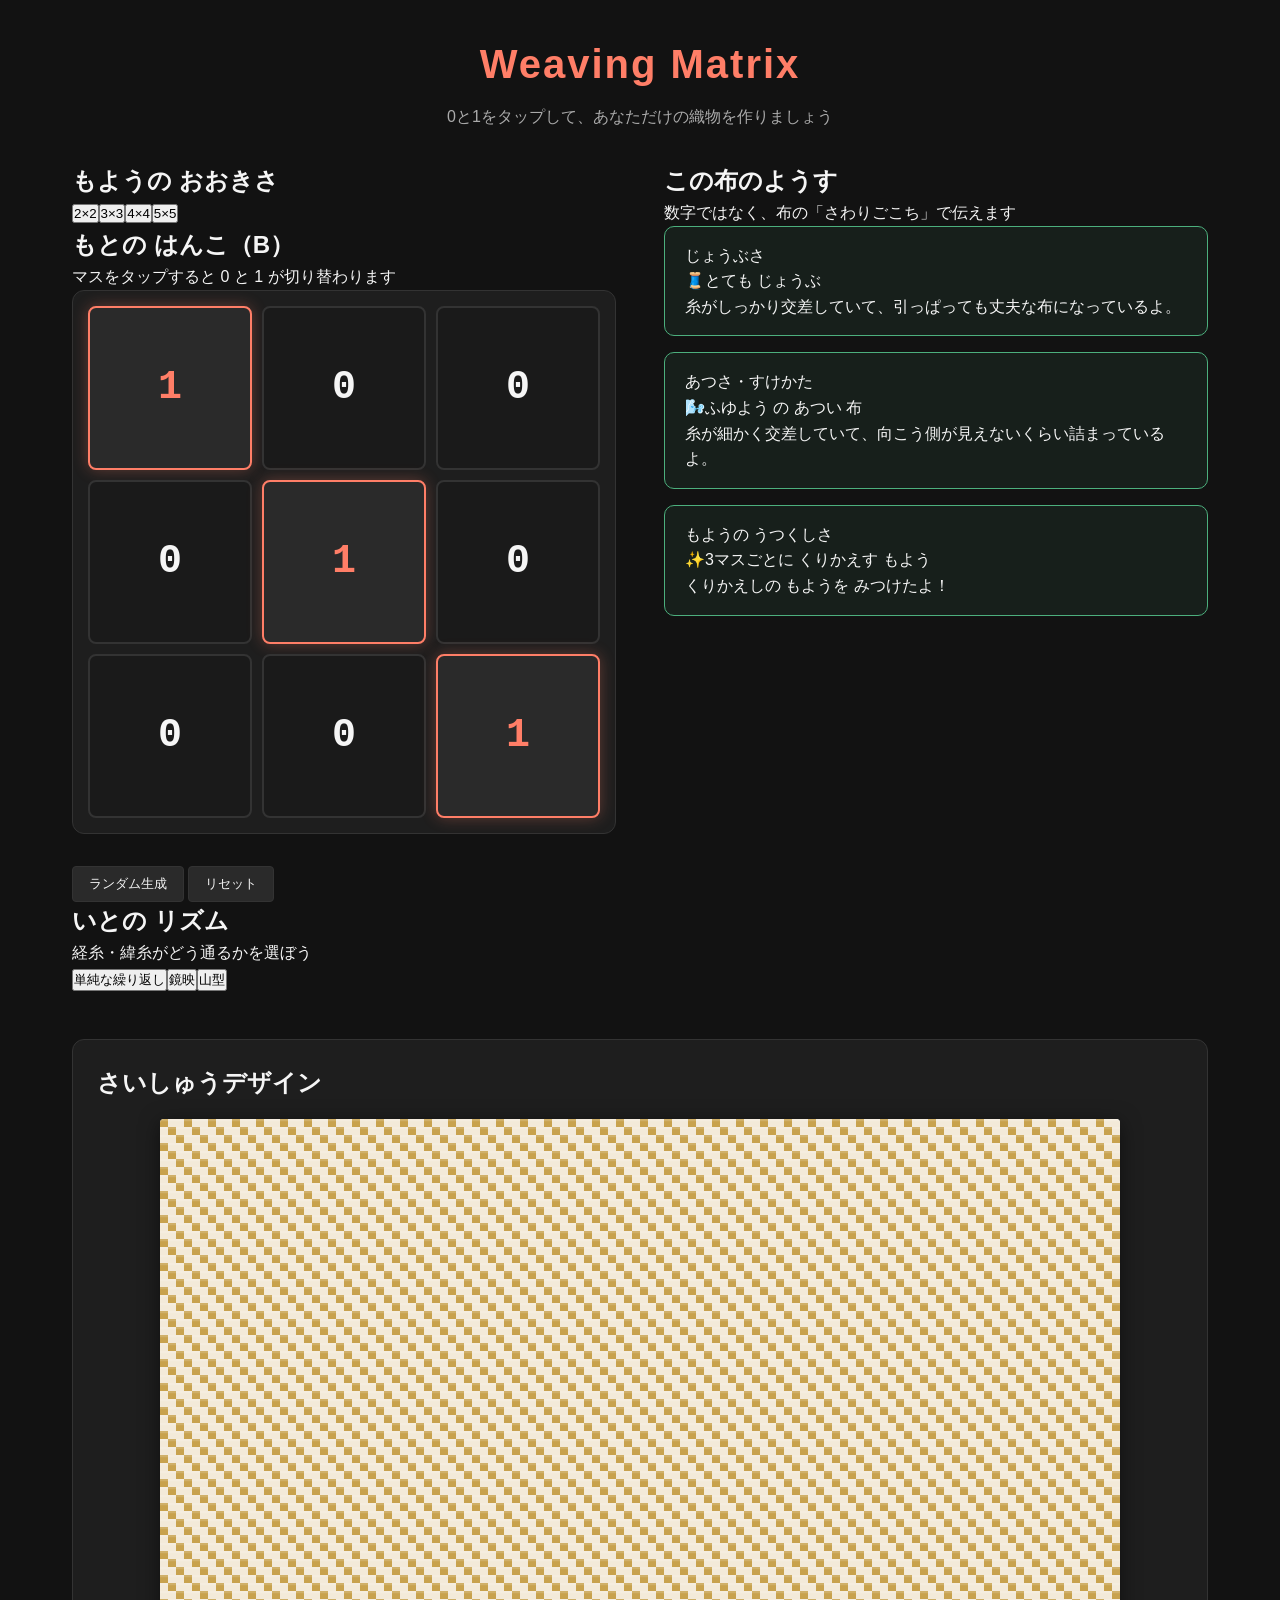
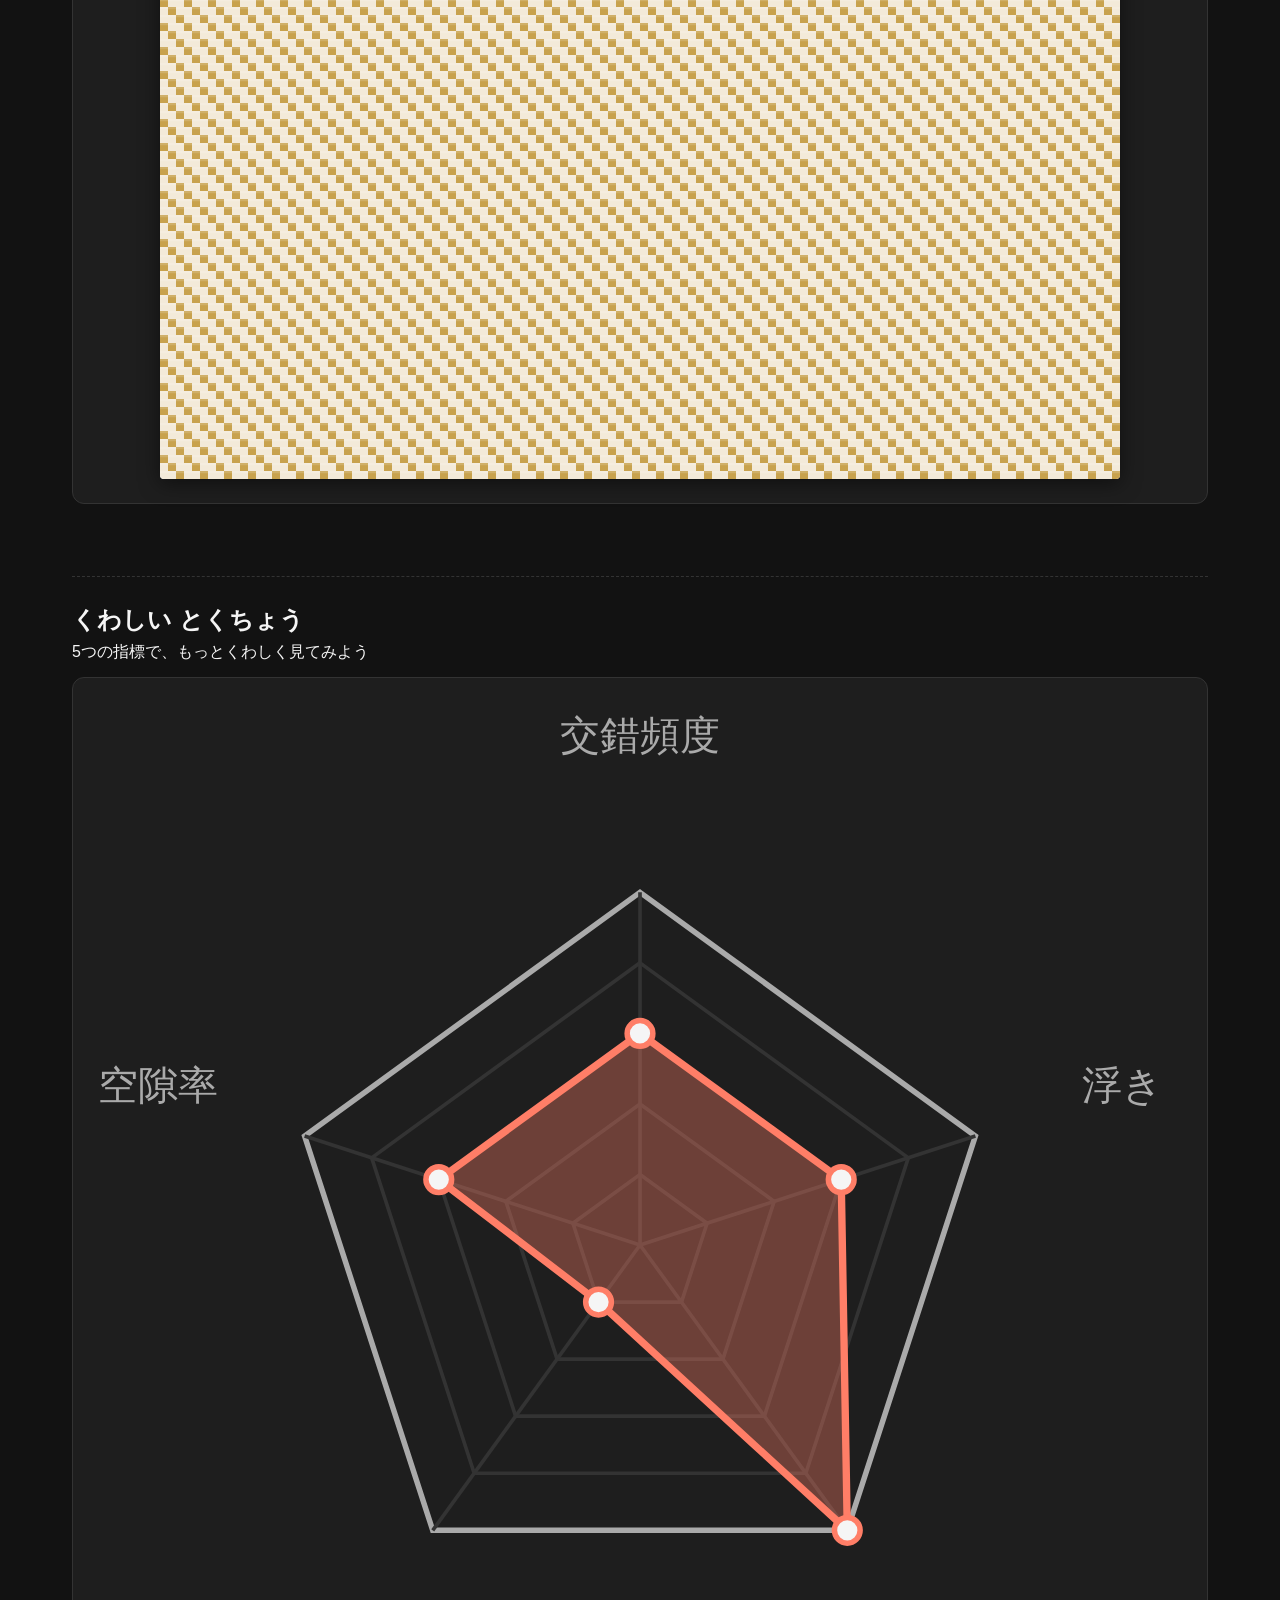
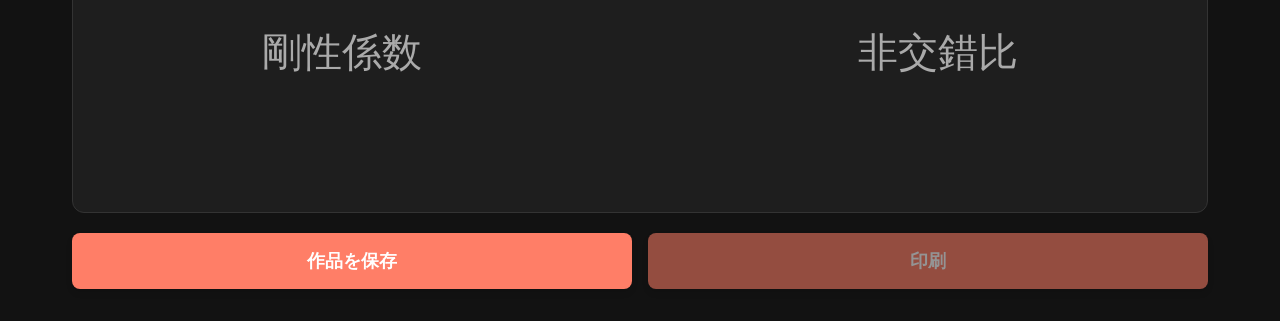
==== index.html @ a7ffdc6e "Initial import of Weaving Matrix exhibition application" ====
<!DOCTYPE html>
<html lang="ja">
<head>
  <meta charset="UTF-8">
  <meta name="viewport" content="width=device-width, initial-scale=1.0">
  <title>Weaving Matrix - 行列織物シミュレーター</title>

  <!-- CSSの読み込み -->
  <link rel="stylesheet" href="css/layout.css">
  <link rel="stylesheet" href="css/components.css">
  <link rel="stylesheet" href="css/animations.css">
  <link rel="stylesheet" href="css/style.css">
</head>
<body>
  <div class="app-container">

    <!-- ヘッダー部分 -->
    <header class="app-header">
      <h1>Weaving Matrix</h1>
      <p>0と1をタップして、あなただけの織物を作りましょう</p>
    </header>

    <!-- メインコンテンツ -->
    <main class="main-content">

      <!-- 左側：入力パネル -->
      <section class="left-panel">

        <h2>もようの おおきさ</h2>
        <!-- サイズ選択ボタン（2x2, 3x3, 4x4, 5x5）: MatrixInputUI.js が動的生成 -->
        <div id="size-tabs" class="size-tabs"></div>

        <h2>もとの はんこ（B）</h2>
        <p class="hint-text">マスをタップすると 0 と 1 が切り替わります</p>
        <!-- Bのマス目: MatrixInputUI.js が動的生成 -->
        <div id="matrix-grid" class="matrix-grid"></div>

        <!-- ランダム生成・リセットボタン -->
        <div class="button-row">
          <button id="btn-random" class="btn-secondary">ランダム生成</button>
          <button id="btn-reset" class="btn-secondary">リセット</button>
        </div>

        <h2>いとの リズム</h2>
        <p class="hint-text">経糸・緯糸がどう通るかを選ぼう</p>
        <!-- パターン選択（ストレート/鏡映/山型）: MatrixInputUI.js が動的生成 -->
        <div id="pattern-tabs" class="pattern-tabs"></div>

      </section>

      <!-- 右側：織物評価 -->
      <section class="right-panel">
        <div class="evaluation-section">
          <h2>この布のようす</h2>
          <p class="hint-text">数字ではなく、布の「さわりごこち」で伝えます</p>

          <!-- じょうぶさ -->
          <div id="strengthCard" class="fabric-card">
            <div class="label">じょうぶさ</div>
            <div class="state"><span class="icon">🧵</span><span id="strengthText">かんせいを まってね</span></div>
            <div class="sub" id="strengthSub"></div>
          </div>

          <!-- あつさ・すけかた -->
          <div id="densityCard" class="fabric-card">
            <div class="label">あつさ・すけかた</div>
            <div class="state"><span class="icon">🌬️</span><span id="densityText">かんせいを まってね</span></div>
            <div class="sub" id="densitySub"></div>
          </div>

          <!-- もようの うつくしさ -->
          <div id="beautyCard" class="fabric-card">
            <div class="label">もようの うつくしさ</div>
            <div class="state"><span class="icon">✨</span><span id="beautyText">かんせいを まってね</span></div>
            <div class="sub sparkle" id="beautySparkle">くりかえしの もようを みつけたよ！</div>
          </div>

        </div>
      </section>

      <section class="visualization-section" aria-labelledby="design-heading">
        <h2 id="design-heading">さいしゅうデザイン</h2>
        <div class="canvas-wrapper">
          <canvas id="weaveCanvas"></canvas>
        </div>
      </section>

      <section class="radar-chart-section" aria-labelledby="radar-heading">
        <h2 id="radar-heading">くわしい とくちょう</h2>
        <p class="hint-text">5つの指標で、もっとくわしく見てみよう</p>
        <div id="radar-chart" class="radar-chart-container"></div>
        <div class="action-buttons">
          <button id="btn-save" class="primary-btn">作品を保存</button>
          <button id="btn-print" class="primary-btn secondary-action" disabled>印刷</button>
        </div>
      </section>

    </main>
  </div>

  <!-- 通知用ポップアップ（非表示） -->
  <div id="notification" class="notification hidden">
    <span id="notificationMessage">処理中...</span>
  </div>

  <!-- 印刷用の一時レイアウト領域（画面には表示されない。PrintManager.jsが動的に生成） -->
  <div id="printArea" class="hidden-print"></div>

  <!-- JavaScriptの読み込み -->
  <!-- 外部ライブラリ（QRコード生成用・印刷カードで使用） -->
  <script src="js/utils/qrcode.min.js"></script>
  <!-- メインスクリプト（モジュールとして読み込み） -->
  <script type="module" src="js/app.js"></script>
</body>
</html>
---- css/layout.css ----
/*
 * layout.css
 * アプリケーション全体のレイアウト、CSS変数（テーマカラー）、ベーススタイルを定義
 */

/* =========================================================
   CSS変数 (テーマ設定)
========================================================= */
:root {
  /* 背景色 */
  --bg-base: #121212;
  --bg-panel: #1e1e1e;
  --bg-panel-hover: #2a2a2a;
  
  /* テキストカラー */
  --text-main: #f5f5f5;
  --text-sub: #aaaaaa;
  
  /* アクセントカラー (サイエンスミュージアム風のオレンジ/コーラル系) */
  --accent-primary: #ff7e67;
  --accent-secondary: #00b4d8;
  
  /* 枠線など */
  --border-color: #333333;
}

/* =========================================================
   ベーススタイル (Reset & Base)
========================================================= */
* {
  box-sizing: border-box;
  margin: 0;
  padding: 0;
}

html {
  min-width: 0;
  min-height: 100%;
  overflow-x: hidden;
}

body {
  font-family: 'Helvetica Neue', Arial, 'Hiragino Kaku Gothic ProN', 'Hiragino Sans', Meiryo, sans-serif;
  background-color: var(--bg-base);
  color: var(--text-main);
  line-height: 1.6;
  min-height: 100vh;
  min-width: 0;
  overflow-x: hidden;
  overflow-y: auto;
}

/* =========================================================
   メインレイアウト (App Layout)
========================================================= */
.app-container {
  width: min(1200px, 100%);
  margin: 0 auto;
  padding: 2rem;
  display: flex;
  flex-direction: column;
  min-height: 100vh;
}

.app-header {
  text-align: center;
  margin-bottom: 2rem;
}

.app-header h1 {
  font-size: 2.5rem;
  color: var(--accent-primary);
  margin-bottom: 0.5rem;
  letter-spacing: 2px;
}

.app-header p {
  color: var(--text-sub);
  font-size: 1rem;
}

/* 2カラムレイアウト (PC表示) */
.main-content {
  display: grid;
  grid-template-columns: repeat(2, minmax(0, 1fr));
  gap: 3rem;
  flex: 1;
  align-items: start;
}

/* 左側パネル (入力) / 右側パネル (結果) */
.left-panel, .right-panel {
  display: flex;
  flex-direction: column;
  min-width: 0;
}

/* =========================================================
   キャンバスエリア (Canvas Area)
========================================================= */
.visualization-section {
  grid-column: 1 / -1;
  background: var(--bg-panel);
  padding: 1.5rem;
  border-radius: 12px;
  border: 1px solid var(--border-color);
  margin: 0;
  display: flex;
  flex-direction: column;
  justify-content: center;
  align-items: center;
}

.canvas-wrapper {
  width: 100%;
  max-width: 960px;
  margin-inline: auto;
  /* 正方形を維持 */
  aspect-ratio: 1 / 1;
  background-color: #ffffff;
  border-radius: 4px;
  overflow: auto;
  box-shadow: 0 4px 20px rgba(0, 0, 0, 0.5);
  position: relative;
}

#weaveCanvas {
  width: 100%;
  height: 100%;
  display: block;
}

/* =========================================================
   印刷用非表示領域
========================================================= */
.hidden-print {
  display: none !important;
}

/* =========================================================
   レスポンシブデザイン (スマホ・タブレット対応)
========================================================= */
@media (max-width: 850px) {
  .app-container {
    padding: 1rem;
  }

  .main-content {
    grid-template-columns: 1fr; /* 1カラム（縦並び）に変更 */
    gap: 2rem;
  }

  .app-header h1 {
    font-size: 2rem;
  }

  .action-buttons {
    grid-template-columns: 1fr;
    gap: 0;
  }
}

.visualization-section h2 {
  align-self: flex-start;
  margin-bottom: 1rem;
}

.radar-chart-section {
  grid-column: 1 / -1;
}

.action-buttons {
  display: grid;
  grid-template-columns: repeat(2, minmax(0, 1fr));
  gap: 1rem;
}

.action-buttons .primary-btn {
  margin-top: 1.25rem;
}

.secondary-action {
  background-color: var(--accent-secondary);
}

.secondary-action:hover:not(:disabled) {
  background-color: #0098b8;
}

.primary-btn:disabled {
  cursor: not-allowed;
  opacity: 0.55;
}
---- css/components.css ----
/*
 * components.css
 * ボタン、入力マス、パネルなど、独立したUI部品のスタイルを定義
 */

/* =========================================================
   ボタン (Buttons)
========================================================= */
.primary-btn {
  display: block;
  width: 100%;
  padding: 1rem;
  background-color: var(--accent-primary, #ff7e67);
  color: #fff;
  border: none;
  border-radius: 8px;
  font-size: 1.1rem;
  font-weight: bold;
  cursor: pointer;
  transition: background-color 0.3s ease, transform 0.1s ease;
  box-shadow: 0 4px 6px rgba(0, 0, 0, 0.1);
  margin-top: 1.5rem;
}

.primary-btn:hover {
  background-color: #ff664b;
}

.primary-btn:active {
  transform: translateY(2px);
  box-shadow: 0 2px 4px rgba(0, 0, 0, 0.1);
}

.btn-secondary {
  padding: 0.5rem 1rem;
  background-color: var(--bg-panel-hover, #333);
  color: var(--text-main, #fff);
  border: 1px solid var(--border-color, #444);
  border-radius: 4px;
  cursor: pointer;
  transition: all 0.2s;
}

.btn-secondary:hover {
  background-color: #444;
  border-color: #666;
}

/* =========================================================
   マトリックス入力マス (Matrix Grid)
   ※ MatrixInputUI.js が <button class="matrix-cell"> を動的生成
   　 タップで 0 ⇔ 1 を切り替えるトグルボタンとして使用
========================================================= */
.matrix-grid {
  display: grid;
  grid-template-columns: repeat(3, 1fr);
  gap: 10px;
  margin-bottom: 2rem;
  background: var(--bg-panel, #222);
  padding: 15px;
  border-radius: 12px;
  border: 1px solid var(--border-color, #333);
}

.matrix-cell {
  /* <button> のブラウザデフォルトスタイルをリセット */
  appearance: none;
  outline: none;
  font-family: 'Courier New', monospace;

  background-color: #1a1a1a;
  border: 2px solid #333;
  border-radius: 8px;
  aspect-ratio: 1 / 1;
  width: 100%;
  display: flex;
  justify-content: center;
  align-items: center;
  font-size: 2.5rem;
  font-weight: bold;
  color: var(--text-main, #fff);
  cursor: pointer;
  transition: all 0.2s ease;
  user-select: none; /* タップ連打時のテキスト選択を防止 */
}

.matrix-cell:hover {
  border-color: #555;
  background-color: #2a2a2a;
}

.matrix-cell:active {
  transform: scale(0.95);
}

/* 値が1のマス（選択中扱い） */
.matrix-cell.active {
  border-color: var(--accent-primary, #ff7e67);
  box-shadow: 0 0 15px rgba(255, 126, 103, 0.3);
  background-color: #2a2a2a;
  color: var(--accent-primary, #ff7e67);
}

/* =========================================================
   評価カード (Fabric Cards)
   ※ EngineeringEvaluator.js が生成する評価結果を、app.js の
   　 applyCardInfo() / applyBeautyCard() が反映する先。
   　 #strengthCard / #densityCard(#thicknessカード) / #beautyCard
   　 のclassNameとして 'fabric-card' [+ ' good' | ' warn'] が
   　 動的に設定される（stateが'neutral'のときは無印のまま）。
   　 PrintManager.js の印刷レイアウトでも同じクラスを再利用している
   　 （@media print側で色を上書きするため、style.css も参照）。
========================================================= */
.fabric-card {
  background: var(--bg-panel, #222);
  border: 1px solid var(--border-color, #333);
  border-radius: 10px;
  padding: 1rem 1.25rem;
  margin-bottom: 1rem;
  transition: border-color 0.3s ease, background-color 0.3s ease;
}

.fabric-card:last-child {
  margin-bottom: 0;
}

/* 良好な状態（じょうぶ・くりかえし模様あり、など） */
.fabric-card.good {
  border-color: #4caf7d;
  background-color: rgba(76, 175, 125, 0.08);
}

/* 注意を促したい状態（浮きがある・透けやすい、など） */
.fabric-card.warn {
  border-color: var(--accent-primary, #ff7e67);
  background-color: rgba(255, 126, 103, 0.08);
}

/* うつくしさカードの「くりかえしを検出した」ときのキラキラ演出
   ※ 実際の対象要素(id="beautySparkle")がindex.html側でどのタグ・
     初期classを持つか未確認のため、id直下への状態クラス付与という
     最小限の前提のみで書いている。見た目が想定と違う場合はindex.html
     を共有してほしい。 */
#beautySparkle {
  display: inline-block;
  opacity: 0;
  transform: scale(0.6);
  transition: opacity 0.3s ease, transform 0.3s ease;
}

#beautySparkle.show {
  opacity: 1;
  transform: scale(1);
}

/* =========================================================
   レーダーチャート (Radar Chart)
   ※ RadarChartUI.js が <svg class="radar-chart-svg"> を動的生成し、
   　 #radar-chart コンテナに差し込む。RadarEvaluator.js が算出する
   　 5指標（交錯頻度・浮き・非交錯比・剛性係数・空隙率）の1〜5スコアを
   　 レーダー状に可視化する（じょうぶさ等の文言カードとは別枠の、
   　 より詳しい数値情報として提供する）。
========================================================= */
.radar-chart-section {
  margin-top: 1.5rem;
  padding-top: 1.5rem;
  border-top: 1px dashed var(--border-color, #333);
}

.radar-chart-container {
  background: var(--bg-panel, #222);
  border: 1px solid var(--border-color, #333);
  border-radius: 12px;
  padding: 1rem;
  margin-top: 0.75rem;
}

.radar-chart-svg {
  width: 100%;
  height: auto;
  display: block;
}

.radar-grid-ring {
  fill: none;
  stroke: var(--border-color, #333);
  stroke-width: 1;
}

.radar-grid-outer {
  stroke: var(--text-sub, #aaa);
  stroke-width: 1.5;
}

.radar-axis-line {
  stroke: var(--border-color, #333);
  stroke-width: 1;
}

.radar-data-shape {
  fill-opacity: 0.35;
  stroke-width: 2;
  stroke-linejoin: round;
}

.radar-data-dot {
  fill: var(--text-main, #fff);
  stroke: var(--accent-primary, #ff7e67);
  stroke-width: 1.5;
}

.radar-axis-label {
  fill: var(--text-sub, #aaa);
  font-size: 11px;
}

/* =========================================================
   評価パネルの部品 (Evaluation Stats)
   ※ 行列式時代のスコアバー表示。現行UIのfabric-cardとは別物だが、
   　 他画面（admin.html等）で使う可能性を考慮し、当面は残している。
========================================================= */
.score-container {
  margin-bottom: 2rem;
  display: flex;
  flex-direction: column;
  gap: 8px;
}

.score-label {
  font-size: 0.9rem;
  color: var(--text-sub, #aaa);
}

.score-bar-bg {
  width: 100%;
  height: 12px;
  background-color: #333;
  border-radius: 6px;
  overflow: hidden;
  position: relative;
}

.score-bar-fill {
  height: 100%;
  width: 0%; /* JSで制御 */
  background-color: var(--accent-primary, #ff7e67);
  border-radius: 6px;
}

.score-value {
  text-align: right;
  font-size: 1.2rem;
  font-weight: bold;
  color: var(--accent-primary, #ff7e67);
}

.stats-grid {
  display: grid;
  grid-template-columns: repeat(3, 1fr);
  gap: 10px;
  margin-bottom: 1.5rem;
}

.stat-box {
  background: var(--bg-panel, #222);
  padding: 1rem 0.5rem;
  border-radius: 8px;
  text-align: center;
  border: 1px solid var(--border-color, #333);
}

.stat-title {
  display: block;
  font-size: 0.8rem;
  color: var(--text-sub, #aaa);
  margin-bottom: 0.5rem;
}

.stat-value {
  display: block;
  font-size: 1.5rem;
  font-weight: bold;
  color: var(--text-main, #fff);
}

/* =========================================================
   通知ポップアップ (Notification Toast)
========================================================= */
.notification {
  position: fixed;
  bottom: 30px;
  left: 50%;
  transform: translateX(-50%);
  background-color: rgba(0, 0, 0, 0.85);
  color: #fff;
  padding: 12px 24px;
  border-radius: 30px;
  font-size: 1rem;
  box-shadow: 0 4px 15px rgba(0, 0, 0, 0.3);
  z-index: 1000;
  border: 1px solid var(--accent-primary, #ff7e67);
  display: none; /* 初期状態はJS/animationsで制御 */
}

/* =========================================================
   ギャラリーカード (Admin/Gallery)
========================================================= */
.gallery-card {
  background: var(--bg-panel, #222);
  border: 1px solid var(--border-color, #333);
  border-radius: 12px;
  overflow: hidden;
  display: flex;
  flex-direction: column;
}

.gallery-img {
  width: 100%;
  height: 200px;
  object-fit: cover;
  background-color: #fff;
}

.gallery-info {
  padding: 1rem;
}

.gallery-info h3 {
  margin: 0 0 0.5rem 0;
  font-size: 1.1rem;
}

.gallery-info p {
  margin: 0;
  font-size: 0.9rem;
  color: var(--text-sub, #aaa);
  line-height: 1.4;
}
---- css/animations.css ----
/*
 * animations.css
 * アプリケーション全体のアニメーション（キーフレーム）とトランジションを定義
 */

/* =========================================================
   フェードイン / フェードアウト
========================================================= */
@keyframes fadeIn {
  from {
    opacity: 0;
    transform: translateY(10px);
  }
  to {
    opacity: 1;
    transform: translateY(0);
  }
}

.fade-in {
  animation: fadeIn 0.4s ease-out forwards;
}

/* =========================================================
   通知（トースト）のアニメーション
========================================================= */
@keyframes slideUp {
  from {
    opacity: 0;
    transform: translate(-50%, 20px);
  }
  to {
    opacity: 1;
    transform: translate(-50%, 0);
  }
}

@keyframes slideDown {
  from {
    opacity: 1;
    transform: translate(-50%, 0);
  }
  to {
    opacity: 0;
    transform: translate(-50%, 20px);
  }
}

/* 通知ポップアップの表示・非表示クラス */
.notification.visible {
  display: block;
  animation: slideUp 0.3s ease-out forwards;
}

.notification.hidden {
  animation: slideDown 0.3s ease-in forwards;
  /* アニメーション終了後に完全に非表示にするためのハック */
  pointer-events: none;
}

/* =========================================================
   キャンバス（織物）のフェード更新
========================================================= */
@keyframes canvasUpdate {
  0% {
    opacity: 0.8;
    filter: brightness(1.2);
  }
  100% {
    opacity: 1;
    filter: brightness(1);
  }
}

.canvas-updated {
  animation: canvasUpdate 0.5s ease-out;
}

/* =========================================================
   スコアバーの伸びるアニメーション
   ※widthはJSで動的に設定されるため、transitionで滑らかに動かす
========================================================= */
.score-bar-fill {
  transition: width 0.8s cubic-bezier(0.25, 1, 0.5, 1), background-color 0.8s ease;
}

/* =========================================================
   ローディングスピナー
========================================================= */
@keyframes spin {
  0% { transform: rotate(0deg); }
  100% { transform: rotate(360deg); }
}

.loading-spinner {
  display: inline-block;
  width: 40px;
  height: 40px;
  border: 4px solid rgba(255, 255, 255, 0.1);
  border-radius: 50%;
  border-top-color: var(--accent-primary, #ff7e67);
  animation: spin 1s ease-in-out infinite;
}
---- css/style.css ----
@charset "UTF-8";

/*
 * style.css
 * ※以前は3カラムレイアウト時代の設計（.main-grid, .panel, #weave-canvas など）が
 *   混在していましたが、実際のHTML構造（2カラム: .left-panel / .right-panel）と
 *   一致しないため、それらはすべて削除しました。
 * ※印刷用スタイル（@media print）は、行列式・スコア方式時代の
 *   .print-score / .print-stars を廃止し、PrintManager.js（新データ形式対応版）が
 *   生成する .print-eval-* / .print-seed* に合わせて更新しました。
 */

/* =========================================
   ベース調整
   ========================================= */
body {
  /* 展示端末向けの「スクロール禁止」指定は撤去しました
     （3大問題の1つ「スクロールできない」の直接原因だったため） */
  user-select: none; /* テキスト選択禁止（UI操作性向上のため維持） */
}

/* =========================================
   Print Styles (印刷専用レイアウト)
   ※ PrintManager.js が生成する #print-container 以下の
   　 print-card / print-left / print-right などのクラス名と対応
   ========================================= */
@media print {
  /* 画面用のUIをすべて非表示 */
  body > *:not(.print-only) {
    display: none !important;
  }

  /* 印刷用の設定 (A5横サイズ) */
  @page {
    size: A5 landscape;
    margin: 0;
  }

  body {
    background: #fff; /* 印刷時は白背景 */
    color: #000;
  }

  .print-only {
    display: block;
    width: 210mm;
    height: 148mm;
    overflow: hidden;
  }

  .print-card {
    display: grid;
    grid-template-columns: minmax(0, 0.9fr) minmax(0, 1.1fr);
    width: 100%;
    height: 100%;
    padding: 7mm;
    box-sizing: border-box;
    gap: 5mm;
  }

  /* -----------------------------------------
     左側: 完成デザイン画像 + たね(B行列)ミニビジュアル
     ※ 画像1枚だけを前提にした縦横100%指定から、
       「画像(可変) + B行列(固定高さの footer)」の縦積みに変更
  ----------------------------------------- */
  .print-left {
    flex: 1;
    display: flex;
    flex-direction: column;
    align-items: center;
    border-radius: 4mm;
    overflow: hidden;
    background: #f0f0f0;
  }

  .print-image {
    flex: 1;
    min-height: 0;
    width: 100%;
    object-fit: cover;
  }

  .print-seed {
    flex-shrink: 0;
    width: 100%;
    padding: 2mm 0;
    text-align: center;
    background: #f0f0f0;
    box-sizing: border-box;
  }

  .print-seed-label {
    font-size: 6pt;
    color: #666;
    margin-bottom: 1mm;
  }

  .print-seed-grid {
    justify-content: center;
    margin: 0 auto;
  }

  /* -----------------------------------------
     右側: タイトル・メタ情報・評価カード・QR
  ----------------------------------------- */
  .print-right {
    display: grid;
    grid-template-rows: auto auto 1fr auto;
    gap: 2mm;
    min-width: 0;
  }

  .print-title {
    font-size: 14pt;
    font-weight: bold;
    border-bottom: 1px solid #000;
    padding-bottom: 2mm;
    margin-bottom: 2mm;
  }

  .print-meta p {
    font-size: 9pt;
    margin-bottom: 1mm;
    line-height: 1.3;
  }

  /* 評価3カード（じょうぶさ・あつさ/すけかた・うつくしさ）
     ※ メイン画面の .fabric-card を印刷でも再利用しているため、
       ここで白背景の印刷レイアウト向けに上書きしている */
  .print-eval {
    display: flex;
    flex-direction: column;
    gap: 1.5mm;
  }

  .print-eval-card.fabric-card {
    background: #f8f8f8;
    border: 1px solid #ddd;
    border-radius: 2mm;
    padding: 1.5mm 2mm;
    margin-bottom: 0; /* 画面用の margin-bottom を印刷では無効化し、gapで間隔を取る */
  }

  .print-eval-card.fabric-card.good {
    border-color: #4caf7d;
    background: #eef8f2;
  }

  .print-eval-card.fabric-card.warn {
    border-color: #ff7e67;
    background: #fff1ee;
  }

  .print-eval-label {
    font-size: 6pt;
    color: #888;
    margin-bottom: 0.5mm;
  }

  .print-eval-text {
    font-size: 8.5pt;
    font-weight: bold;
    color: #000;
  }

  .print-eval-sub {
    font-size: 6.5pt;
    color: #555;
    margin-top: 0.5mm;
    line-height: 1.3;
  }

  .print-eval-sparkle {
    margin-left: 1mm;
  }

  .print-qr {
    display: grid;
    grid-template-columns: 25mm 1fr;
    column-gap: 2mm;
    align-items: center;
    justify-self: end;
  }

  #qr-code-box {
    width: 25mm;
    height: 25mm;
  }

  #qr-code-box img {
    width: 100%;
    height: 100%;
  }

  .qr-hint {
    font-size: 7pt;
    color: #666;
  }

  .print-id {
    font-size: 7pt;
    color: #999;
  }

  .print-summary {
    display: grid;
    grid-template-columns: minmax(0, 1fr) 58mm;
    gap: 3mm;
    min-height: 0;
    align-items: center;
  }

  .print-radar {
    border: 1px solid #ddd;
    border-radius: 2mm;
    padding: 1mm;
  }

  .print-radar-title {
    font-size: 7pt;
    font-weight: bold;
    text-align: center;
  }

  .print-radar .radar-chart-svg {
    width: 100%;
    height: auto;
  }

  .print-radar .radar-axis-label {
    fill: #333;
    font-size: 8px;
  }

  .print-radar .radar-grid-ring,
  .print-radar .radar-axis-line {
    stroke: #999;
  }
}
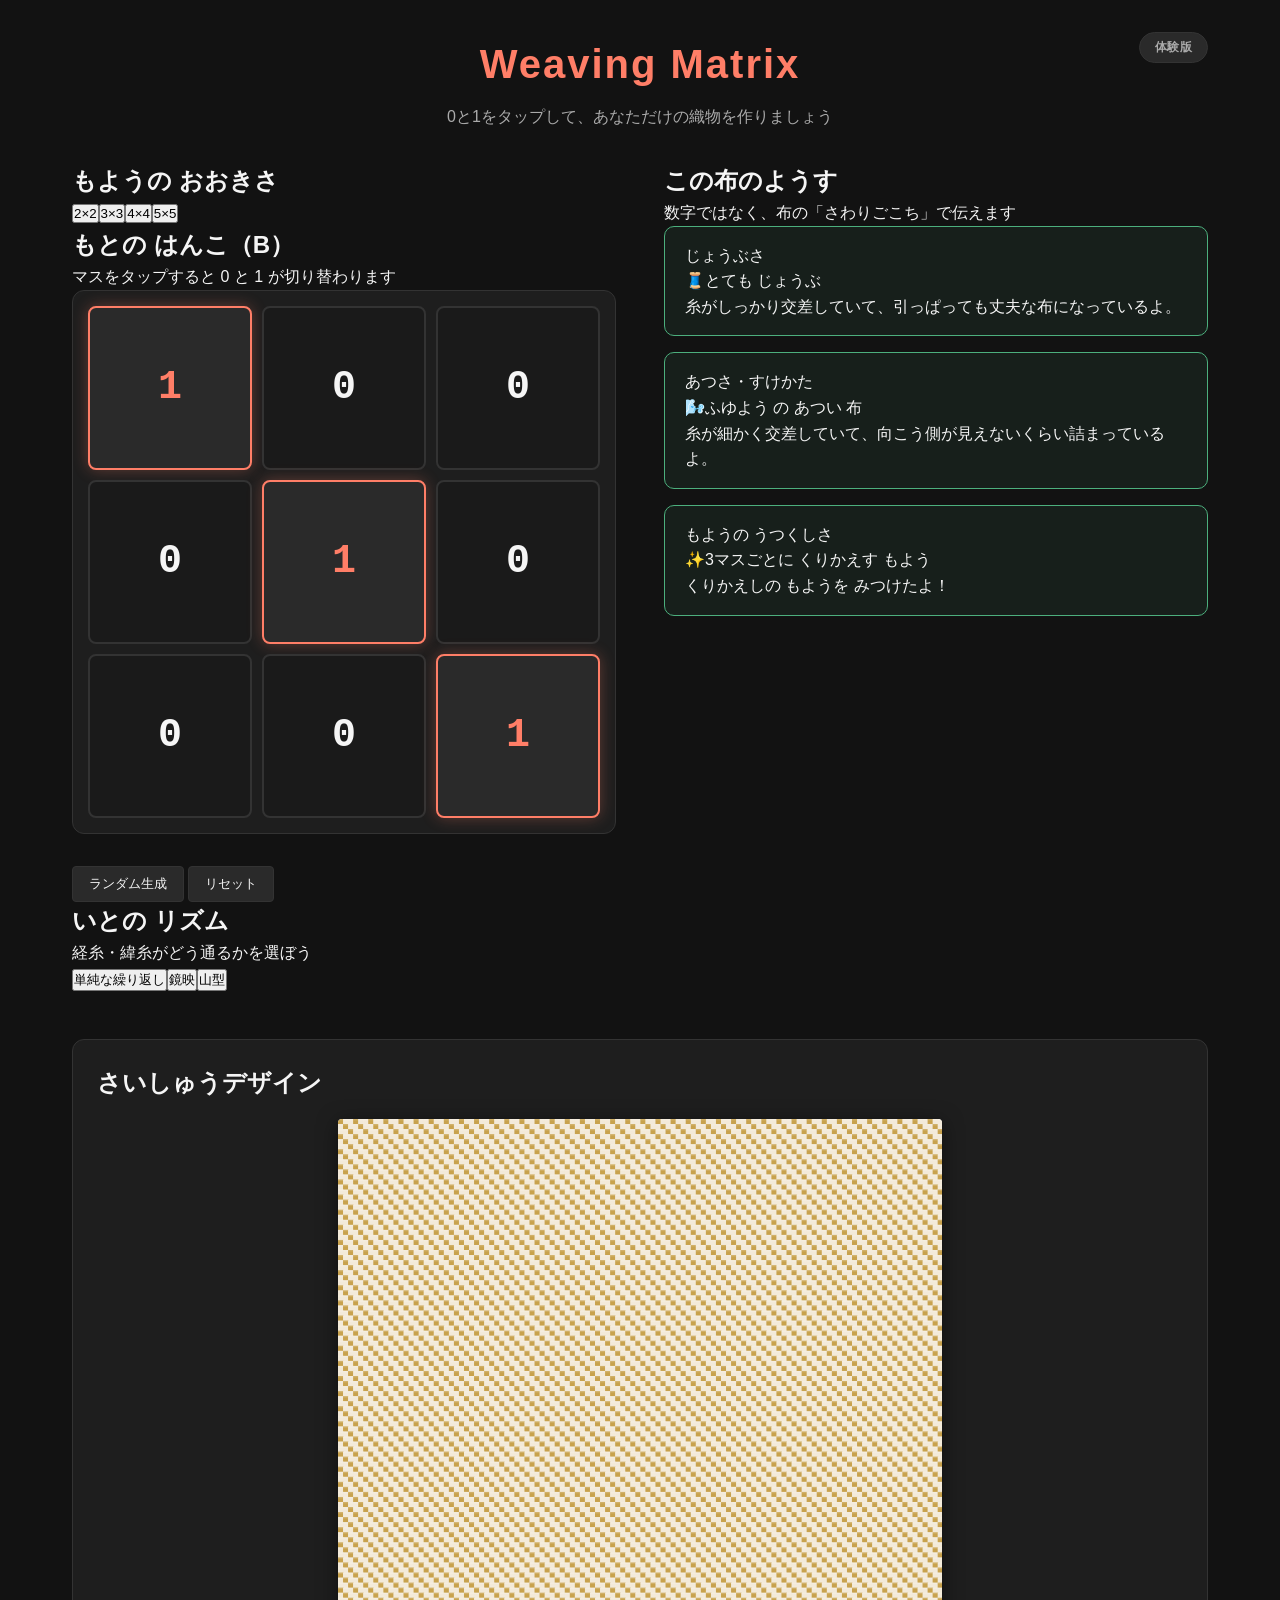
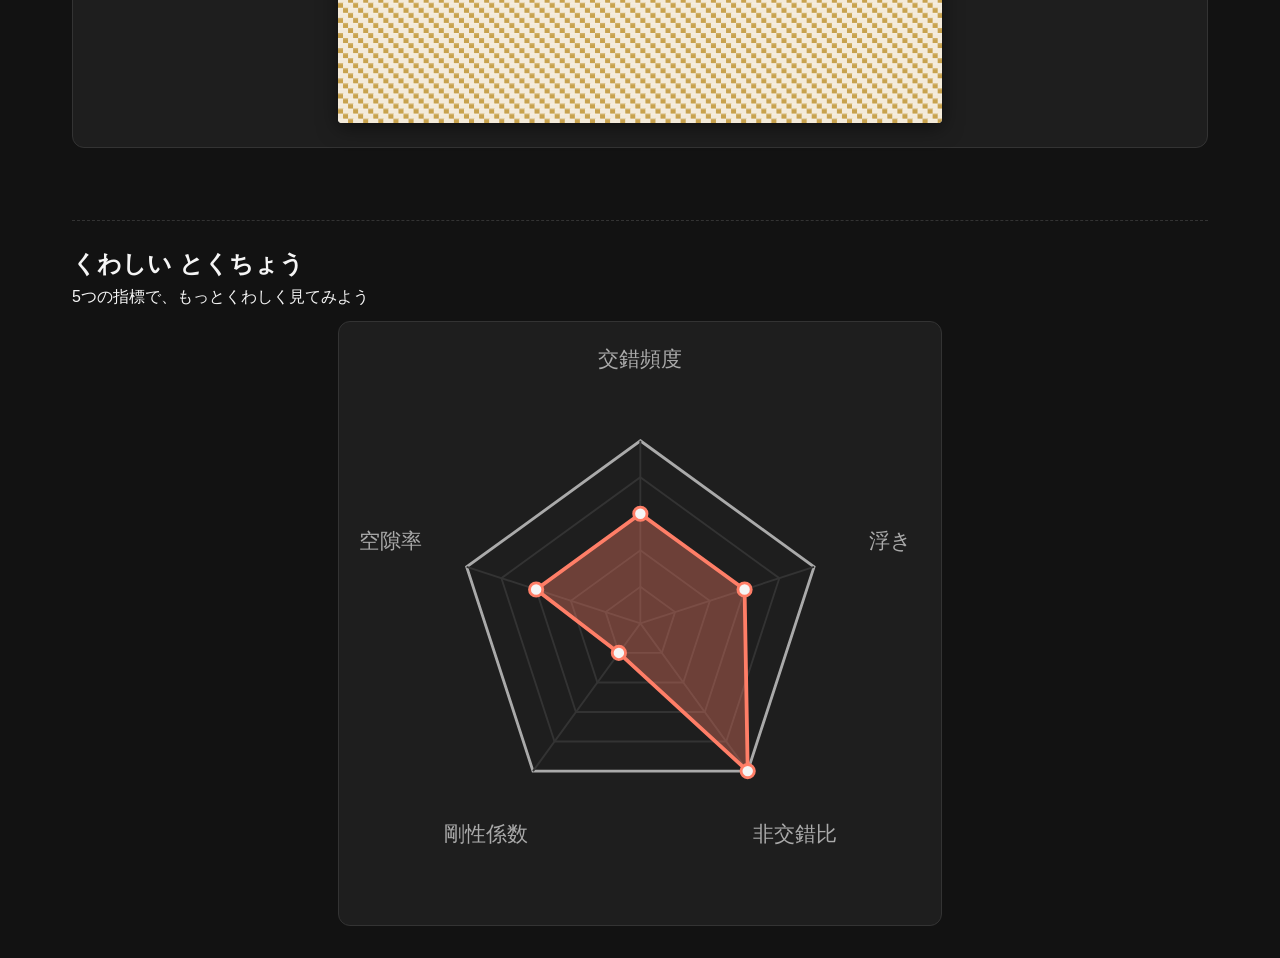
==== commit f5566cfd: "feat: add exhibition mode switching and canvas/radar sizing" ====
--- a/index.html
+++ b/index.html
@@ -16,6 +16,8 @@
 
     <!-- ヘッダー部分 -->
     <header class="app-header">
+      <!-- 現在のモード表示（体験版/展示モード）: app.jsのsetupModeBadge()がテキストを設定 -->
+      <span id="mode-badge" class="mode-badge"></span>
       <h1>Weaving Matrix</h1>
       <p>0と1をタップして、あなただけの織物を作りましょう</p>
     </header>
--- a/css/layout.css
+++ b/css/layout.css
@@ -63,6 +63,7 @@
 }
 
 .app-header {
+  position: relative; /* .mode-badge を右上に絶対配置するための基準 */
   text-align: center;
   margin-bottom: 2rem;
 }
@@ -171,7 +172,9 @@
 
 .action-buttons {
   display: grid;
-  grid-template-columns: repeat(2, minmax(0, 1fr));
+  /* auto-fit: 印刷ボタンがdisplay:noneで消えている場合(通常モード)は
+     自動的に1列(全幅)になり、レイアウトが崩れない */
+  grid-template-columns: repeat(auto-fit, minmax(160px, 1fr));
   gap: 1rem;
 }
 
@@ -191,3 +194,25 @@
   cursor: not-allowed;
   opacity: 0.55;
 }
+
+/* =========================================================
+   レスポンシブデザイン (ノートPC・デスクトップ向け最適化)
+   ※ レイアウトの縦積み構造(見出し→入力/評価パネル→キャンバス→
+   　 レーダーチャート)自体は変更しない。横幅1100px以上では、
+   　 「さいしゅうデザイン」(キャンバス)と「くわしい とくちょう」
+   　 (レーダーチャート)を実寸16cm四方で表示する。
+   　 行列パネル(.matrix-grid)と評価カード(.fabric-card)は、
+   　 このレスポンシブ対応を入れる前の初期状態のサイズのまま
+   　 (このブロックでは一切上書きしない)。
+========================================================= */
+@media (min-width: 1100px) {
+  /* CSSのcm単位は1cm=96px/2.54で解決される(印刷スタイルのmm指定と同じ考え方) */
+  .canvas-wrapper {
+    max-width: 16cm;
+  }
+
+  .radar-chart-container {
+    max-width: 16cm;
+    margin-inline: auto;
+  }
+}
--- a/css/components.css
+++ b/css/components.css
@@ -2,6 +2,33 @@
  * components.css
  * ボタン、入力マス、パネルなど、独立したUI部品のスタイルを定義
  */
+
+/* =========================================================
+   モード表示バッジ (体験版 / 展示モード)
+   ※ app.js の setupModeBadge() がテキストと
+   　 .mode-badge--festival の付与を制御する。
+========================================================= */
+.mode-badge {
+  position: absolute;
+  top: 0;
+  right: 0;
+  display: inline-block;
+  padding: 0.3rem 0.9rem;
+  border-radius: 999px;
+  font-size: 0.75rem;
+  font-weight: bold;
+  letter-spacing: 0.05em;
+  color: var(--text-sub, #aaa);
+  background: var(--bg-panel-hover, #2a2a2a);
+  border: 1px solid var(--border-color, #333);
+  white-space: nowrap;
+}
+
+.mode-badge--festival {
+  color: #fff;
+  background: var(--accent-secondary, #00b4d8);
+  border-color: var(--accent-secondary, #00b4d8);
+}
 
 /* =========================================================
    ボタン (Buttons)
